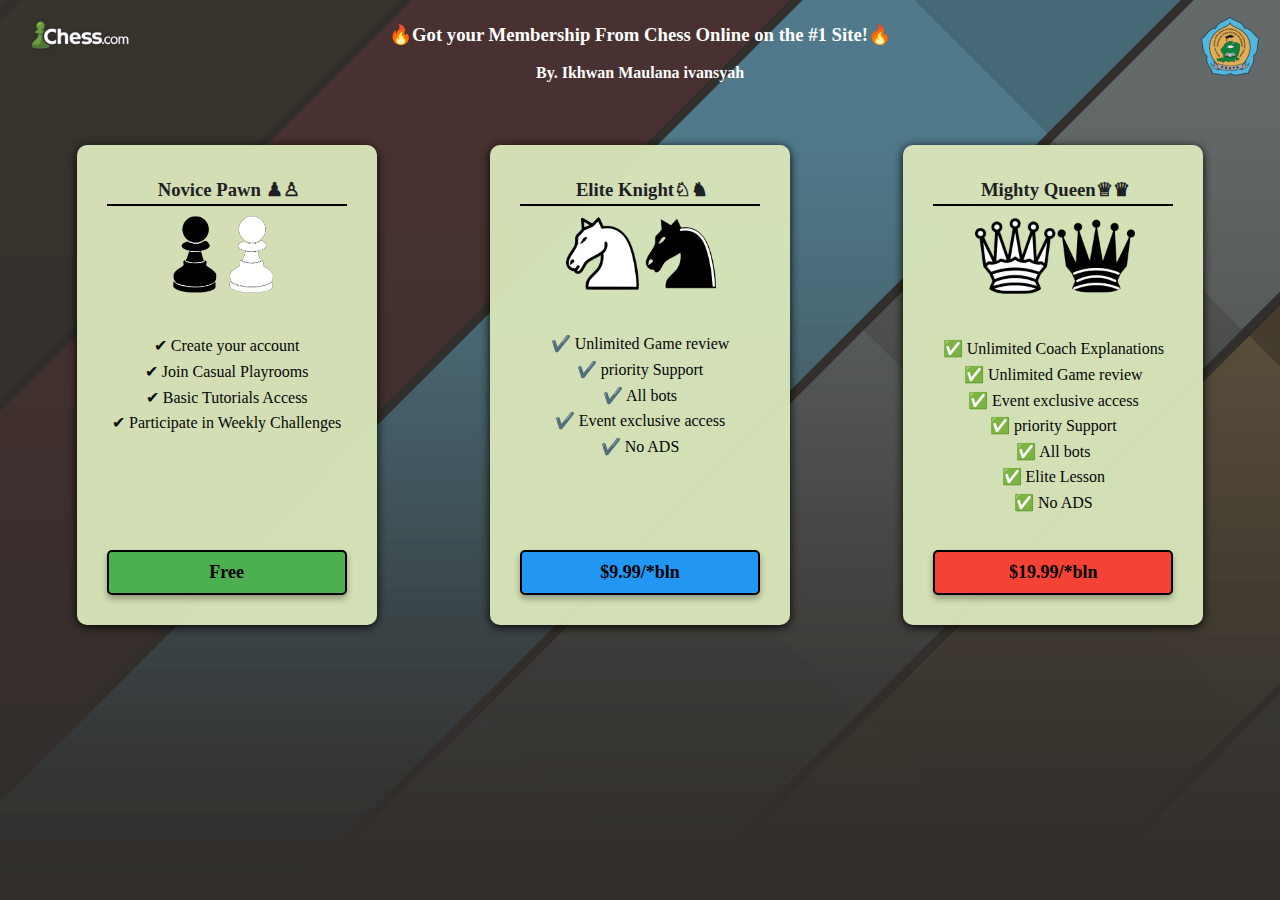
==== tugas3/index.html @ c3b4f05f "tugas3brow" ====
<!DOCTYPE html>
<html lang="id">
<head>
    <meta charset="UTF-8">
    <meta name="viewport" content="width=device-width, initial-scale=1.0">
    <title>Membership-options</title>
    <link rel="stylesheet" href="/tugas3/style.css"> 
</head>
<body>
    <header>
        <a href="https://www.chess.com/member/weeklyzone"><img class="logo" src="/tugas3/img/phpZA7QOK.png" alt=""></a>
        <a href="https://stmiklombok.ac.id/"><img class="logo2" src="/tugas3/img/stmik-lombok_1_processed.jpeg" alt=""></a>
        <h3>🔥Got your Membership From Chess Online on the #1 Site!🔥</h3>
        <h4>By. Ikhwan Maulana ivansyah</h4>
    </header>
    <main>
        <section class="membership-options">
            <div class="membership-card">
    <h3>Novice Pawn ♟♙</h3>
    <hr class="membership-line">
    <img class="img1" src="/tugas3/img/file (1).png" alt="pion Membership Image">
    <ul>
        <li> ✔ Create your account</li>
        <li> ✔ Join Casual Playrooms</li>
        <li> ✔ Basic Tutorials Access</li>
        <li> ✔ Participate in Weekly Challenges</li>
    </ul>
    <button class="novice-btn" data-price="Free">Free</button>
</div>
<div class="membership-card">
    <h3>Elite Knight♘♞</h3>
    <hr class="membership-line">
    <img class="img2" src="/tugas3/img/kudaa.png" alt="kuda Personal Membership Image">
    <ul>
        <li> ✔️ Unlimited Game review</li>
        <li> ✔️ priority Support</li>
        <li> ✔️ All bots </li>
        <li> ✔️ Event exclusive access</li>
        <li> ✔️ No ADS</li>
    </ul>
    <button class="elite-btn" data-price="$9.99" data-price-idr="Rp150.000"> $9.99/*bln </button>
</div>
<div class="membership-card">
    <h3>Mighty Queen♕♛</h3>
    <hr class="membership-line">
    <img class="img3" src="/tugas3/img/da1260d5-bd4b-464d-9499-5e51ae575ad9.png" alt="ratu Personal Membership Image">
    <ul>
        <li> ✅ Unlimited Coach Explanations</li>
        <li> ✅ Unlimited Game review</li>
        <li> ✅ Event exclusive access</li>
        <li> ✅ priority Support</li>
        <li> ✅ All bots</li>
        <li> ✅ Elite Lesson</li>
        <li> ✅ No ADS</li>
    </ul>
    <button class="queen-btn" data-price="$19.99" data-price-idr="Rp300.000"> $19.99/*bln </button>
</div>
        </section>
    </main>
    <script src="/tugas3/script.js"></script>
</body>
</html>
---- tugas3/style.css ----
* {
    box-sizing: border-box;
    margin: 0;
    padding: 0;
}

html, body {
    height: 100%;
}

body {
    background-image: url('/tugas3/img/phpMEPMs7.png');
    background-size: 150%; 
    background-repeat: no-repeat;
    background-position: center; 
    font-family: Arial, sans-serif;
    display: flex;
    flex-direction: column; 
    line-height: 1.6;
    color: #050607;
    background-color: #242424;
}


h3 {
    text-align: center;
    color: #ffffff;
    font-family: valorant;
}

header {
    text-align: center;
    padding: 20px;
    background-color: rgba(0, 123, 255, 0); 
    color: white;
    position: relative;
}

.logo {
    position: absolute;
    top: 20px;
    left: 30px;
    width: 100px; 
    height: auto;
}

.logo2 {
    position: absolute;
    top: 16px; 
    right: 20px; 
    width: 60px; 
    height: auto; 
    z-index: 10; 

}
h2 {
    margin-bottom: 20px;
}

main {
    flex: 1; 
    padding: 20px;
    font-family: 'Famous College', Times, serif;
}

h4 {
    margin-top: 10px;
    font-family: 'valorant', Times, serif;
    color: white
}

.membership-options {
    display: flex;
    justify-content: space-around; 
    flex-wrap: wrap;
    gap: 0px; 
}

.membership-card {
    background: rgba(217, 229, 186, 0.963);
    border-radius: 10px;
    box-shadow: 0 2px 10px rgba(4, 0, 0, 0.929);
    padding: 30px;
    width: 300px;
    height: 480px;
    text-align: center;
    transition: transform 0.3s;
    display: flex;
    flex-direction: column;
    justify-content: space-between;
    min-height: 400px;
    margin: 19px; 
}
.membership-card:hover {
    transform: translateY(-5px);
}

.membership-card h3 {
    color: #1e2124;
    position: relative;
    margin-left: 4px; 
}

.membership-line {
    width: 100%; 
    height: 2px; 
    background-color: #000000; 
    border: none; 
}

.membership-card ul {
    list-style-type: none; 
    padding: 0; 
    margin-top: 20px; 
    margin-bottom: auto; 
}

.membership-card img {
    margin-top: 10px; 
    margin-bottom: 20px; 
}

button {
    color: #000000;
    border: 2px solid #000;
    padding: 10px 15px;
    border-radius: 5px;
    cursor: pointer;
    transition: background-color 0.3s, color 0.3s;
    box-shadow: 0 4px 6px rgba(0, 0, 0, 0.3);
    font-size: 18px;
    font-weight: bold;
    font-family: "GT proelium";
    font-stretch: narrower;
}


.novice-btn {
    background-color: #4caf50; 
}

.elite-btn {
    background-color: #2196f3; 
}

.queen-btn {
    background-color: #f44336; 
}


.novice-btn:hover {
    background-color: #388e3c; 
    color: #ffffff;
}

.elite-btn:hover {
    background-color: #1976d2; 
    color: #fffefe;
}

.queen-btn:hover {
    background-color: #d32f2f; 
    color: #ffffff;
}

button:hover {
    background-color: #b09000;
    box-shadow: 0 6px 8px rgba(0, 0, 0, 0.5); 
    color: #ffffff; 
}

fieldset {
    border: 1px solid #ccc;
    padding: 15px;
    border-radius: 5px;
}

.img1 {
    width: 100px; 
    height: auto; 
    margin-left: 66px;
}

.img2 {
    width: 150px; 
    height: auto; 
    margin-left: 46px;
}

.img3 {
    width: 160px; 
    height: auto; 
    margin-left: 41.5px;
}
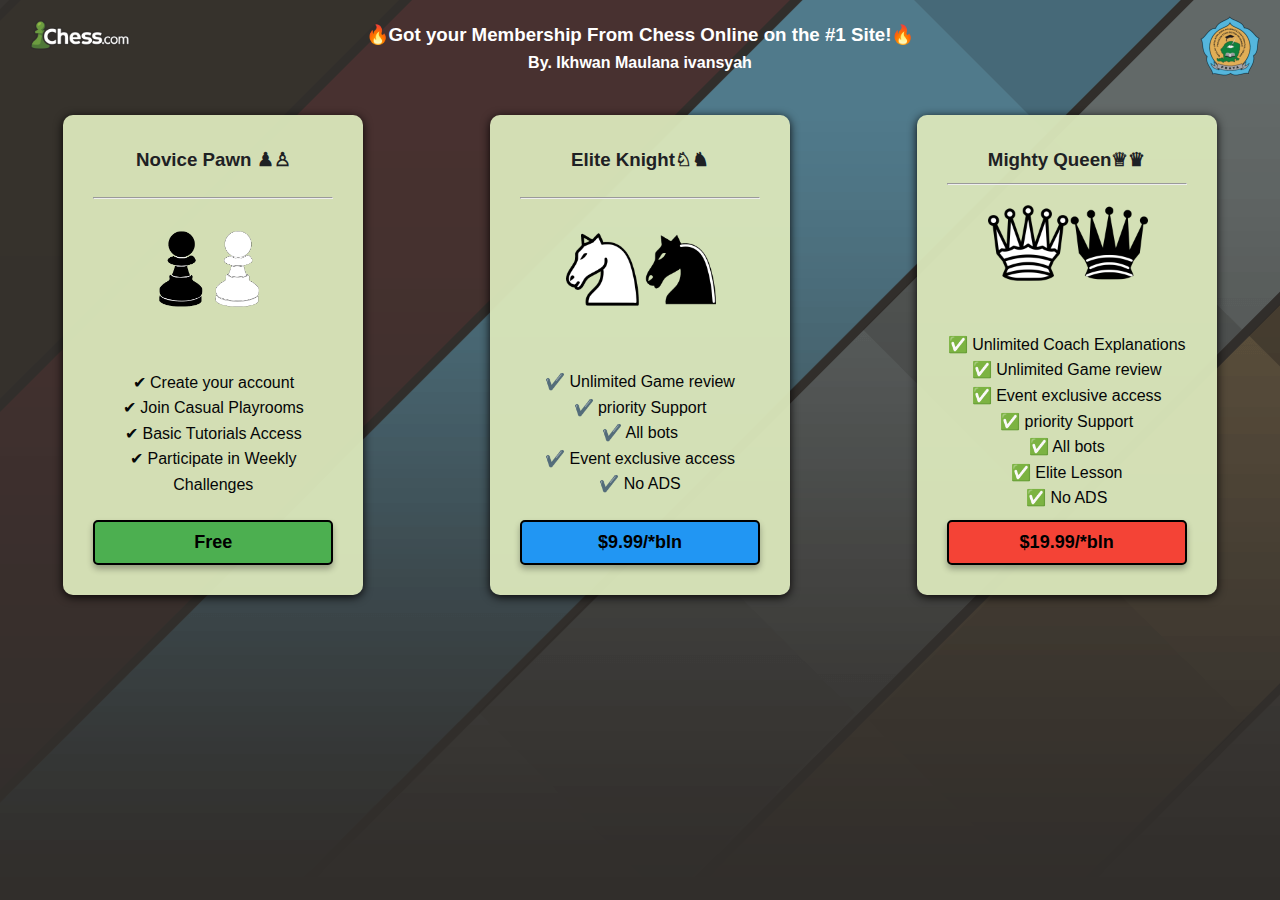
==== commit 98ef55c9: "ganti bagian button" ====
--- a/tugas3/index.html
+++ b/tugas3/index.html
@@ -38,7 +38,7 @@
         <li> ✔️ Event exclusive access</li>
         <li> ✔️ No ADS</li>
     </ul>
-    <button class="elite-btn" data-price="$9.99" data-price-idr="Rp150.000"> $9.99/*bln </button>
+    <button class="elite-btn" data-price="$9.99/*bln" data-price-idr="Rp150.000"> $9.99/*bln </button>
 </div>
 <div class="membership-card">
     <h3>Mighty Queen♕♛</h3>
@@ -53,7 +53,7 @@
         <li> ✅ Elite Lesson</li>
         <li> ✅ No ADS</li>
     </ul>
-    <button class="queen-btn" data-price="$19.99" data-price-idr="Rp300.000"> $19.99/*bln </button>
+    <button class="queen-btn" data-price="$19.99/*bln" data-price-idr="Rp300.000"> $19.99/*bln </button>
 </div>
         </section>
     </main>
--- a/tugas3/style.css
+++ b/tugas3/style.css
@@ -21,17 +21,9 @@
     background-color: #242424;
 }
 
-
-h3 {
-    text-align: center;
-    color: #ffffff;
-    font-family: valorant;
-}
-
 header {
     text-align: center;
     padding: 20px;
-    background-color: rgba(0, 123, 255, 0); 
     color: white;
     position: relative;
 }
@@ -51,22 +43,6 @@
     width: 60px; 
     height: auto; 
     z-index: 10; 
-
-}
-h2 {
-    margin-bottom: 20px;
-}
-
-main {
-    flex: 1; 
-    padding: 20px;
-    font-family: 'Famous College', Times, serif;
-}
-
-h4 {
-    margin-top: 10px;
-    font-family: 'valorant', Times, serif;
-    color: white
 }
 
 .membership-options {
@@ -91,28 +67,25 @@
     min-height: 400px;
     margin: 19px; 
 }
+
 .membership-card:hover {
     transform: translateY(-5px);
 }
 
 .membership-card h3 {
     color: #1e2124;
-    position: relative;
-    margin-left: 4px; 
 }
 
 .membership-line {
     width: 100%; 
     height: 2px; 
     background-color: #000000; 
-    border: none; 
 }
 
 .membership-card ul {
     list-style-type: none; 
     padding: 0; 
     margin-top: 20px; 
-    margin-bottom: auto; 
 }
 
 .membership-card img {
@@ -130,10 +103,7 @@
     box-shadow: 0 4px 6px rgba(0, 0, 0, 0.3);
     font-size: 18px;
     font-weight: bold;
-    font-family: "GT proelium";
-    font-stretch: narrower;
 }
-
 
 .novice-btn {
     background-color: #4caf50; 
@@ -146,7 +116,6 @@
 .queen-btn {
     background-color: #f44336; 
 }
-
 
 .novice-btn:hover {
     background-color: #388e3c; 
@@ -161,12 +130,6 @@
 .queen-btn:hover {
     background-color: #d32f2f; 
     color: #ffffff;
-}
-
-button:hover {
-    background-color: #b09000;
-    box-shadow: 0 6px 8px rgba(0, 0, 0, 0.5); 
-    color: #ffffff; 
 }
 
 fieldset {
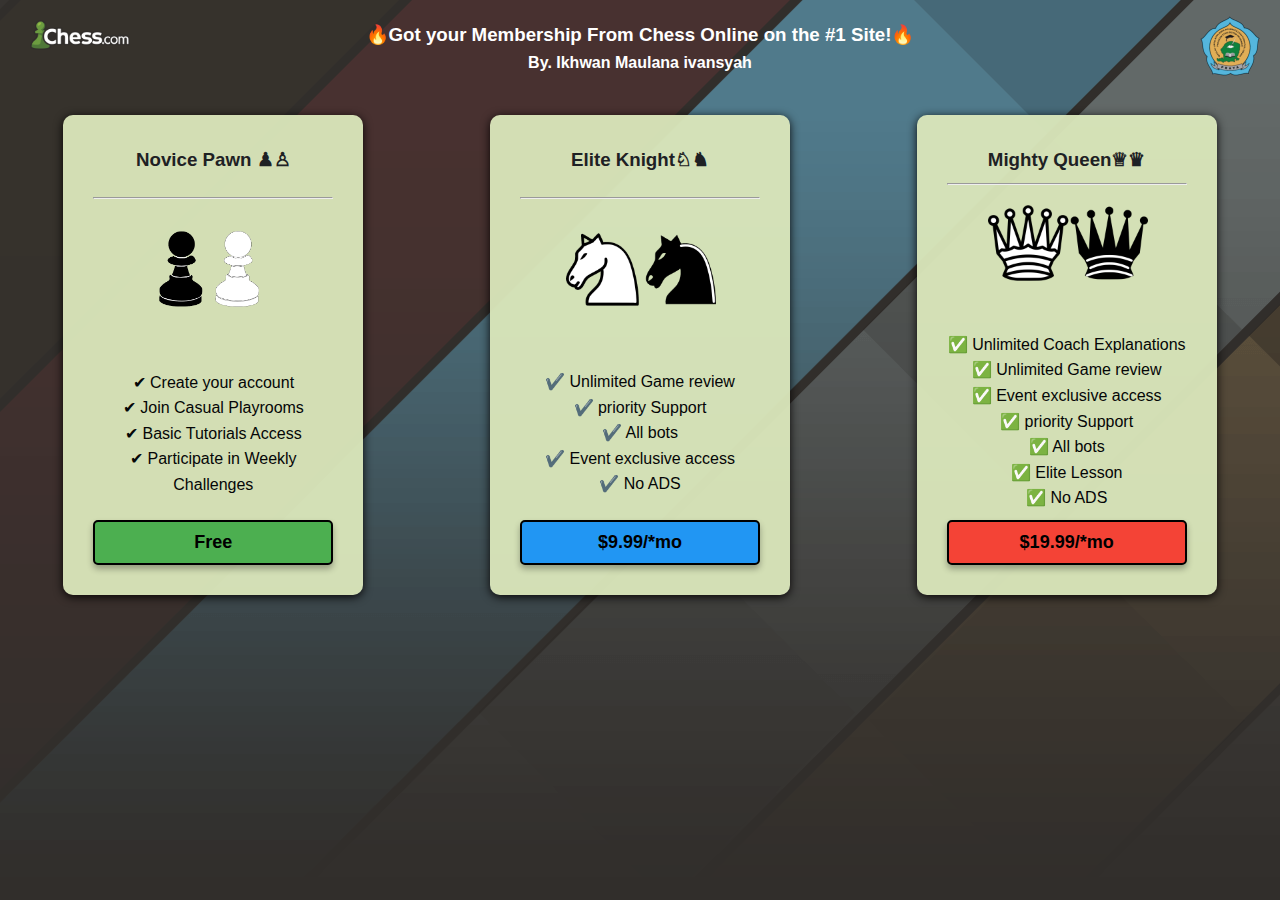
==== commit 1eb2517f: "ganti bagian button class" ====
--- a/tugas3/index.html
+++ b/tugas3/index.html
@@ -38,7 +38,7 @@
         <li> ✔️ Event exclusive access</li>
         <li> ✔️ No ADS</li>
     </ul>
-    <button class="elite-btn" data-price="$9.99/*bln" data-price-idr="Rp150.000"> $9.99/*bln </button>
+    <button class="elite-btn" data-price="$9.99/*mo" data-price-idr="Rp150.000/*bln"> $9.99/*mo </button>
 </div>
 <div class="membership-card">
     <h3>Mighty Queen♕♛</h3>
@@ -53,7 +53,7 @@
         <li> ✅ Elite Lesson</li>
         <li> ✅ No ADS</li>
     </ul>
-    <button class="queen-btn" data-price="$19.99/*bln" data-price-idr="Rp300.000"> $19.99/*bln </button>
+    <button class="queen-btn" data-price="$19.99/*mo" data-price-idr="Rp300.000/bln"> $19.99/*mo </button>
 </div>
         </section>
     </main>
